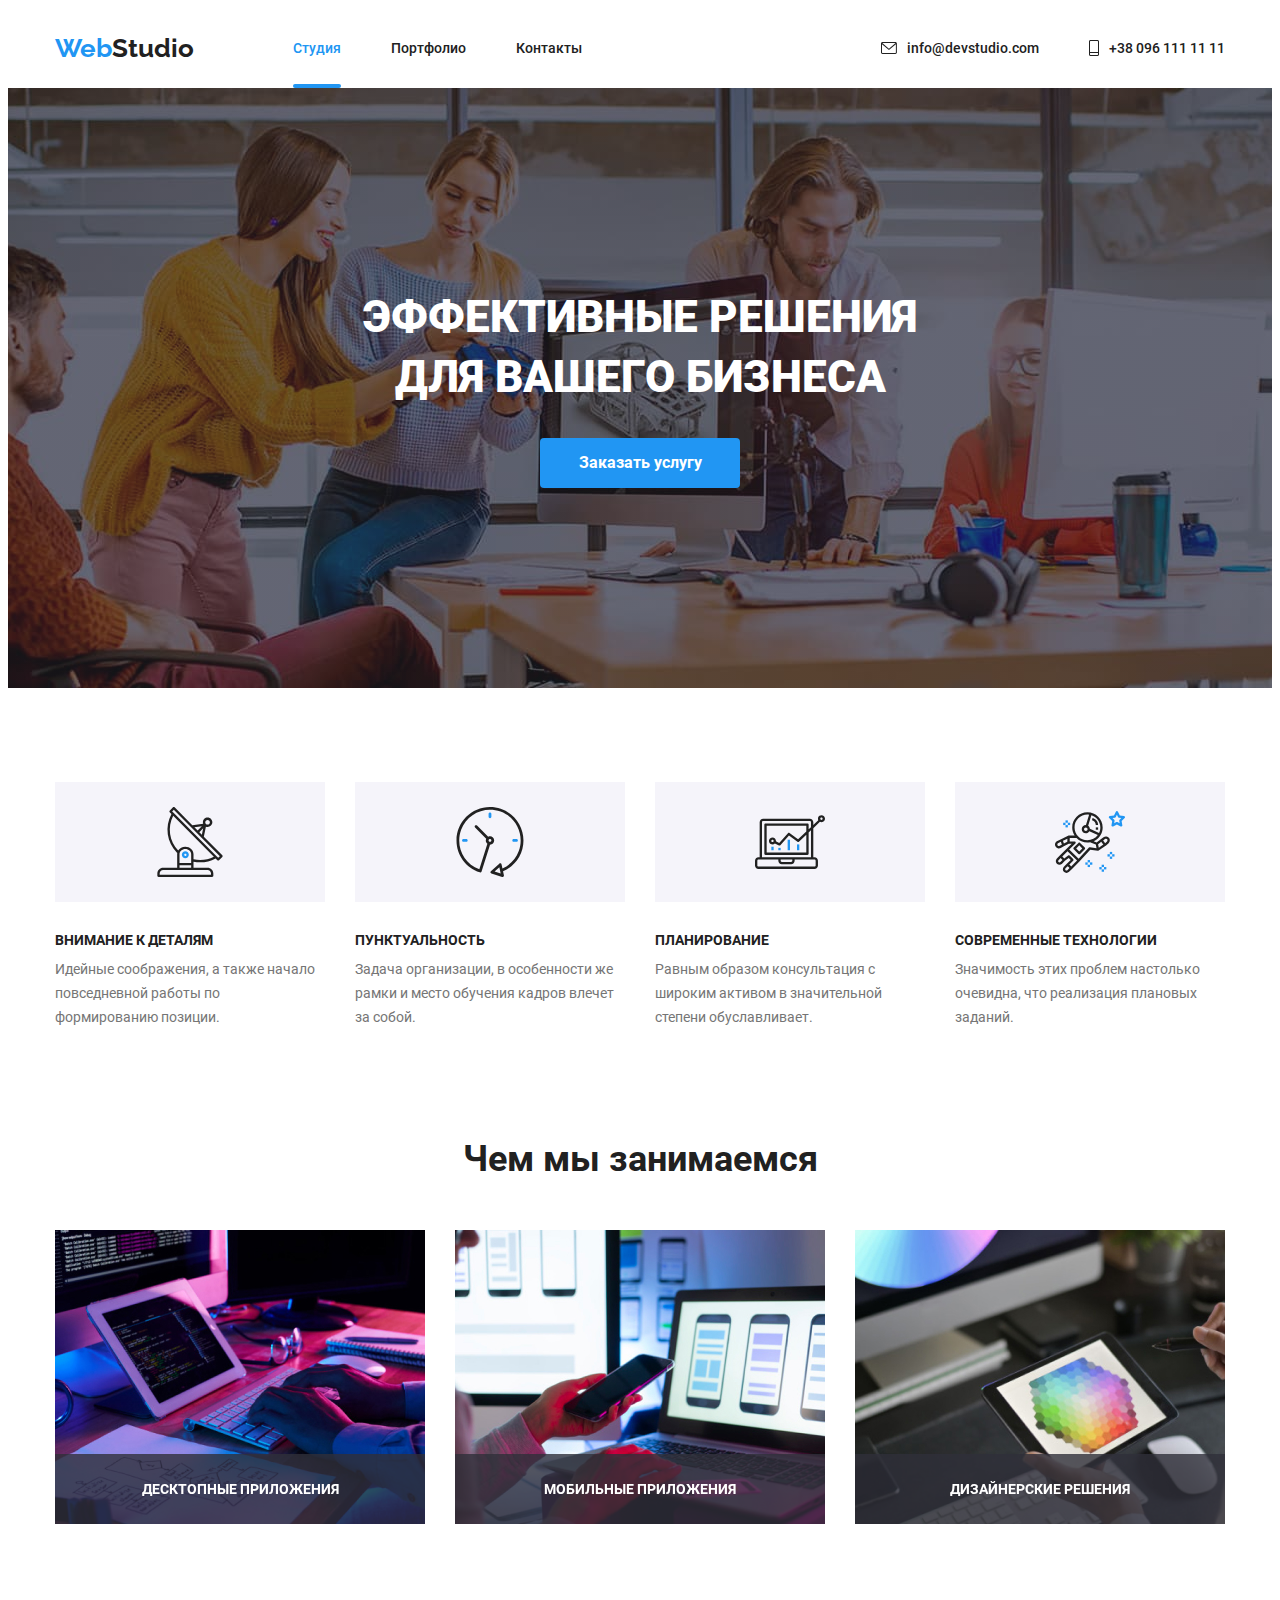
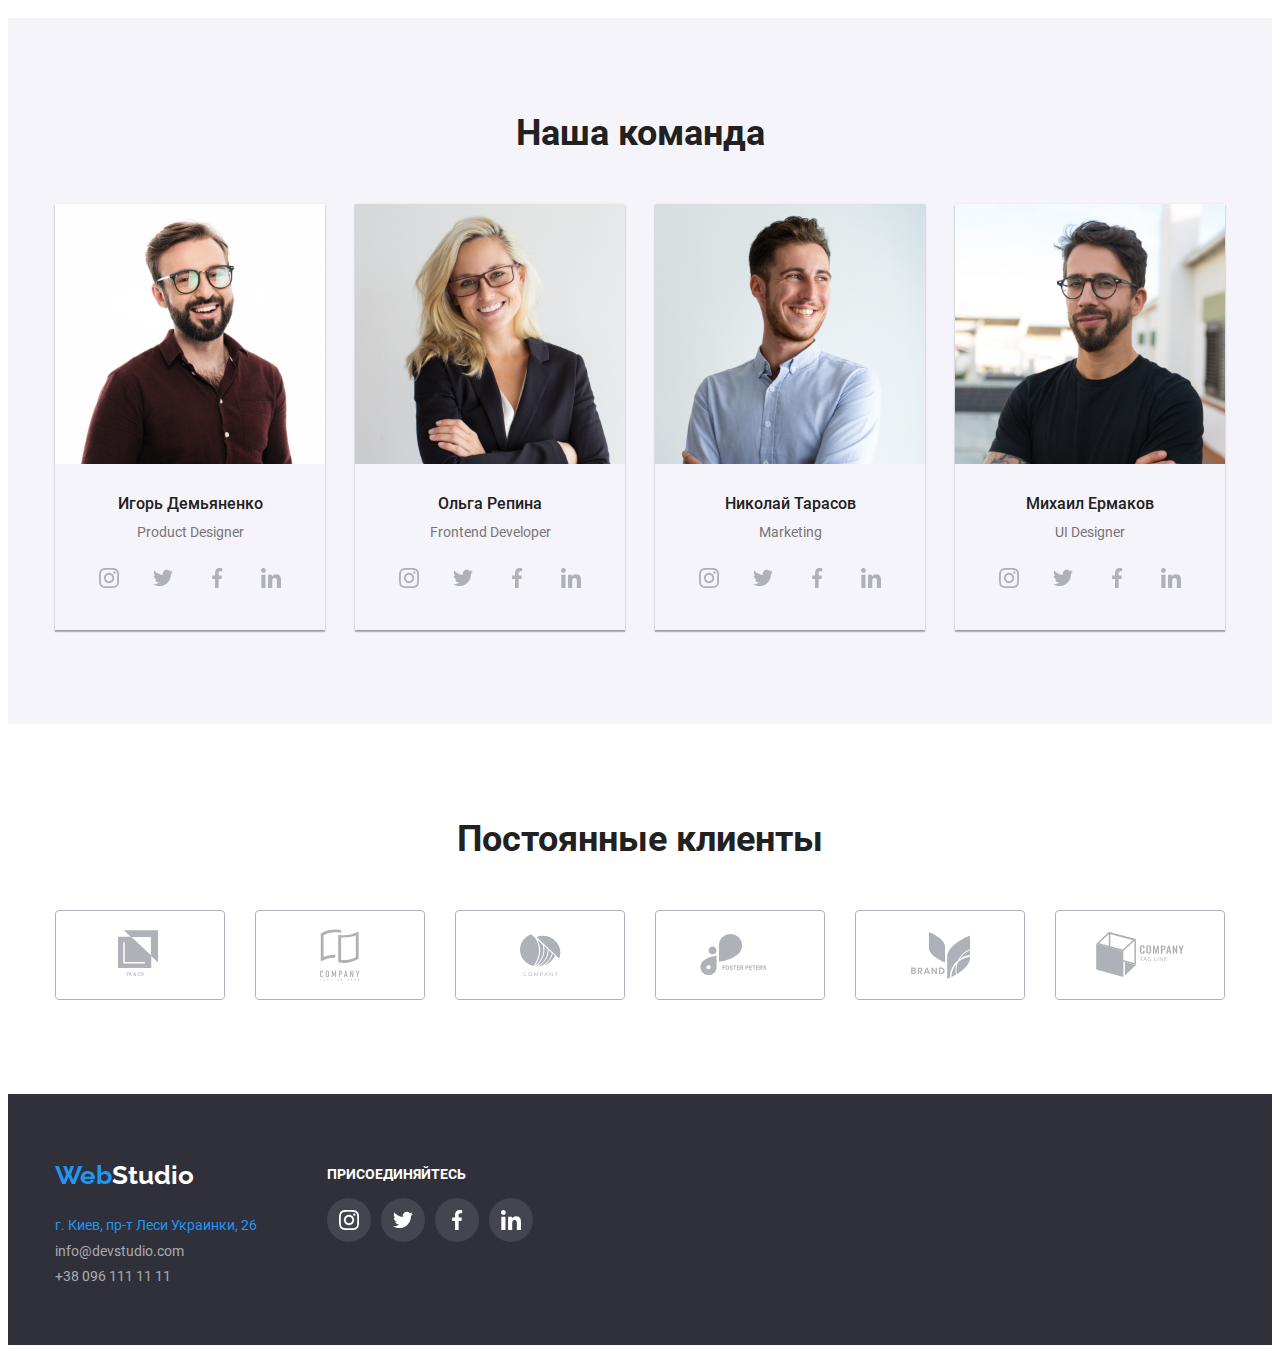
==== index.html @ 2e2231aa "ДЗ_6" ====
<!DOCTYPE html>
<html lang="ru">
<head>
    <meta charset="UTF-8">
    <meta name="viewport" content="width=device-width, initial-scale=1.0">
    <title>Студия</title>
    <link href="https://fonts.googleapis.com/css2?family=Raleway:wght@700&display=swap" rel="stylesheet">
    <link rel="stylesheet" href="https://cdnjs.cloudflare.com/ajax/libs/modern-normalize/1.0.0/modern-normalize.min.css" integrity="sha512-ISS7cAi1PEhQ8jnbJpJZMd29NlhNj4AWYyLOSp2CE/CsHxTCu+r+t0D2yoJudVrd0/8fTVPUVDzY5Tvli75u/g==" crossorigin="anonymous" />
    <link rel="stylesheet" href="./css/style.css">
</head>


<body class="body">


  <header class="header">
    <div class="container-menu">
    <a class="logo-header" href="index.html">
       <span class="logo-web">Web</span><span class="logo-studio">Studio</span>
    </a>
    <nav class="menu"><div class="divbox">
     <ul class="list-menu">
       <li class="item-menu"><a class="link-menu link-studia" href="#contacts">Студия</a></li> 
       <li class="item-menu"><a class="link-menu" href="portfolio.html">Портфолио</a></li>
       <li class="item-menu"><a class="link-menu" href="index.html">Контакты</a></li> 
     </ul>
    </div></nav>
     <ul class="list-contacts">
       <li class="item-contacts" > 
         <a class="link-contacts" href="mailto:info@devstudio.com">
          <svg class="icon-contacts" width=16 height=12>
            <use href="./images/icons/sprite.svg#envelope"></use>
          </svg>
          info@devstudio.com
        </a>
       </li>
       <li class="item-contacts">
         <a class="link-contacts" href="tel:++380961111111">
          <svg class="icon-contacts" width=10 height=16>
            <use href="./images/icons/sprite.svg#tel"></use>
          </svg>
          +38 096 111 11 11
        </a>
       </li>
     </ul> 
    </div>   
  </header> 


  <section class="service-order">
   <div class="container-service-order">
    <h1 class="service-order-text">Эффективные решения для вашего бизнеса</h1>
    <button class="button" type="button" data-modal-open>Заказать услугу</button>
   </div>  
  </section>  


  <div class="backdrop is-hidden" data-modal>
    <div class="modal">
     <button class="" data-modal-close>X</button>
    </div>
  </div>


  <section class="description">
   <h2 hidden>description</h2>
    <div class="container container-description">
    <ul class="list-description">
      <li class="item-description">
        <h3 class="description-heading">Внимание к деталям</h3>
        <p class="description-text">
          Идейные соображения, а также начало повседневной работы по формированию позиции.
        </p>
      </li>
      <li class="item-description">
        <h3 class="description-heading">Пунктуальность</h3>
        <p class="description-text">
          Задача организации, в особенности же рамки и место обучения кадров влечет за собой.
        </p>
      </li>
      <li class="item-description">
        <h3 class="description-heading">Планирование</h3>
        <p class="description-text">
          Равным образом консультация с широким активом в значительной степени обуславливает.
        </p>
      </li>
      <li class="item-description">
        <h3 class="description-heading">Современные технологии</h3>
        <p class="description-text">
          Значимость этих проблем настолько очевидна, что реализация плановых заданий.
        </p>
      </li>
    </ul>
    </div>
  </section>


  <section class="about">
    <h2 class="about-heading">Чем мы занимаемся</h2>
    <div class="container">
     <ul class="list-about">
       <li class="item-about">
        <div class="about-thumb"> 
         <img class="about-img" src="./images/activity/img.jpg" alt="" width="370" height="294">
         <div class="about-img-overlay" >
          <p class="about-img-heading">десктопные приложения</p>
         </div>
        </div>
       </li>
       <li class="item-about">
        <div class="about-thumb">
         <img class="about-img" src="./images/activity/img1.jpg" alt="" width="370" height="294">
         <div class="about-img-overlay">
          <p class="about-img-heading">мобильные приложения</p>
         </div>
        </div>
        </li>
       <li class="item-about">
        <div class="about-thumb">
         <img class="about-img" src="./images/activity/img2.jpg" alt="" width="370" height="294">
         <div class="about-img-overlay">
          <p class="about-img-heading">дизайнерские решения</p>
         </div>
        </div>
       </li>
     </ul>
    </div>
  </section>


  <section class="team">
    <h2 class="team-heading">Наша команда</h2>
    <div class="container">
    <ul class="list-team">
      <li class="item-team">
       <div class="team-container" > 
        <img class="team-img" src="./images/team/img1.jpg" alt="Игорь Демьяненко" width="270" height="260">
        <h3 class="worker-name">Игорь Демьяненко</h3>
        <p class="worker-position" lang="en">Product Designer</p>
        <div class="icon-container">
        <ul class="list-team-link">
          <li class="item-team-link">
            <a class="link-icon" href="www.instagram.com">
              <svg class="icon-team-link" width="20" height="20">
                <use href="./images/icons/sprite.svg#instagram"></use>
              </svg>
            </a>
          </li>
          <li class="item-team-link">
            <a class="link-icon" href="www.twitter.com">
              <svg class="icon-team-link" width="20" height="20">
                <use href="./images/icons/sprite.svg#twitter"></use>
              </svg>
            </a>
          </li>
          <li class="item-team-link">
            <a class="link-icon" href="www.facebook.com">
              <svg class="icon-team-link" width="20" height="20">
                <use href="./images/icons/sprite.svg#facebook"></use>
              </svg>
            </a>
          </li>
          <li class="item-team-link">
            <a class="link-icon" href="www.linkedin.com">
              <svg class="icon-team-link" width="20" height="20">
                <use href="./images/icons/sprite.svg#linkedin"></use>
              </svg>
            </a>
          </li>
        </ul>
      </div>
    </div>
  </li>
  <li class="item-team">
    <div class="team-container" >
        <img class="team-img" src="./images/team/img2.jpg" alt="Ольга Репина" width="270" height="260">
        <h3 class="worker-name">Ольга Репина</h3>
        <p class="worker-position" lang="en">Frontend Developer</p>
        <div class="icon-container">
        <ul class="list-team-link" >
          <li class="item-team-link" >
            <a class="link-icon" href="www.instagram.com">
              <svg class="icon-team-link" width="20" height="20">
                <use href="./images/icons/sprite.svg#instagram"></use>
              </svg>
            </a>
          </li>
          <li class="item-team-link" >
            <a class="link-icon" href="www.twitter.com">
              <svg class="icon-team-link" width="20" height="20">
                <use href="./images/icons/sprite.svg#twitter"></use>
              </svg>
            </a>
          </li>
          <li class="item-team-link" >
            <a class="link-icon" href="www.facebook.com">
              <svg class="icon-team-link" width="20" height="20">
                <use href="./images/icons/sprite.svg#facebook"></use>
              </svg>
            </a>
          </li>
          <li class="item-team-link" >
            <a class="link-icon" href="www.linkedin.com">
              <svg class="icon-team-link" width="20" height="20">
                <use href="./images/icons/sprite.svg#linkedin"></use>
              </svg>
            </a>
          </li>
        </ul>
        </div>
        </div>
      </li>
      <li class="item-team">
      <div class="team-container" >
        <img class="team-img" src="./images/team/img3.jpg" alt="Николай Тарасов" width="270" height="260">
        <h3 class="worker-name">Николай Тарасов</h3>
        <p class="worker-position" lang="en">Marketing</p>
        <div class="icon-container">
        <ul class="list-team-link">
          <li class="item-team-link">
            <a class="link-icon" href="www.instagram.com">
              <svg class="icon-team-link" width="20" height="20">
                <use href="./images/icons/sprite.svg#instagram"></use>
              </svg>
            </a>
          </li>
          <li class="item-team-link">
            <a class="link-icon" href="www.twitter.com">
              <svg class="icon-team-link" width="20" height="20">
                <use href="./images/icons/sprite.svg#twitter"></use>
              </svg>
            </a>
          </li>
          <li class="item-team-link">
            <a class="link-icon" href="www.facebook.com">
              <svg class="icon-team-link" width="20" height="20">
                <use href="./images/icons/sprite.svg#facebook"></use>
              </svg>
            </a>
          </li>
          <li class="item-team-link">
            <a class="link-icon" href="www.linkedin.com">
              <svg class="icon-team-link" width="20" height="20">
                <use href="./images/icons/sprite.svg#linkedin"></use>
              </svg>
            </a>
          </li>
        </ul>
        </div>
        </div>
      </li>
      <li class="item-team">
      <div class="team-container" >
        <img class="team-img" src="./images/team/img4.jpg" alt="Михаил Ермаков" width="270" height="260">
        <h3 class="worker-name">Михаил Ермаков</h3>
        <p class="worker-position" lang="en">UI Designer</p>
        <div class="icon-container">
        <ul class="list-team-link">
          <li class="item-team-link">
            <a class="link-icon" href="www.instagram.com">
              <svg class="icon-team-link" width="20" height="20">
                <use href="./images/icons/sprite.svg#instagram"></use>
              </svg>
            </a>
          </li>
          <li class="item-team-link">
            <a class="link-icon" href="www.twitter.com">
              <svg class="icon-team-link" width="20" height="20">
                <use href="./images/icons/sprite.svg#twitter"></use>
              </svg>
            </a>
          </li>
          <li class="item-team-link">
            <a class="link-icon" href="www.facebook.com">
              <svg class="icon-team-link" width="20" height="20">
                <use href="./images/icons/sprite.svg#facebook"></use>
              </svg>
            </a>
          </li>
          <li class="item-team-link">
            <a class="link-icon" href="www.linkedin.com">
              <svg class="icon-team-link" width="20" height="20">
                <use href="./images/icons/sprite.svg#linkedin"></use>
              </svg>
            </a>
          </li>
        </ul>
        </div>
        </div>
      </li>
    </ul>
  </div>
  </section>


  <section class="clients">
    <h2 class="clients-heading">Постоянные клиенты</h2>
    <div class="container">
      <ul class="list-clients">
        <li class="item-clients">
          <a class="link-clients" href="index.html">
            <svg class="icon-clients" width="44.27" height="49.23">
              <use href=./images/icons/sprite.svg#ya-co></use>
            </svg>
          </a>
        </li>
        <li class="item-clients">
          <a class="link-clients" href="index.html">
            <svg class="icon-clients" width="40" height="52">
              <use href=./images/icons/sprite.svg#company></use>
            </svg>
          </a>
        </li>
        <li class="item-clients">
          <a class="link-clients" href="index.html">
            <svg class="icon-clients" width="41" height="42.6">
              <use href=./images/icons/sprite.svg#company2></use>
            </svg>
          </a>
        </li>
        <li class="item-clients">
          <a class="link-clients" href="index.html">
            <svg class="icon-clients" width="79.66" height="42.02">
              <use href=./images/icons/sprite.svg#foster-peters></use>
            </svg>
          </a>
        </li>
        <li class="item-clients">
          <a class="link-clients" href="index.html">
            <svg class="icon-clients" width="59" height="47">
              <use href=./images/icons/sprite.svg#brand></use>
            </svg>
          </a>
        </li>
        <li class="item-clients">
          <a class="link-clients" href="index.html">
            <svg class="icon-clients" width="88.48" height="45.44">
              <use href=./images/icons/sprite.svg#company-tag-line></use>
            </svg>
          </a>
        </li>
      </ul>
    </div>
  </section>
  

  <footer class="footer"> 
   <div class="container footer-container">
    <div class="footer-section">
    <a href="index.html">
      <span class="logo-footer">
        <span class="logo-web">Web</span><span class="logo-studio-footer">Studio</span>
      </span>
    </a>
    <address id="contacts">
     <ul>
      <li>
        <a class="footer-link-map" href="https://goo.gl/maps/ACdzL3tpui1tPzMU7" target="_blank" rel="noopener noreferer">г. Киев, пр-т Леси Украинки, 26</a>
      </li>
      <li>
        <a class="footer-link-contacts" href="mailto:info@devstudio.com">info@devstudio.com</a>
      </li>
      <li>
        <a class="footer-link-contacts" href="tel:++380961111111">+38 096 111 11 11</a>
      </li>
    </ul> 
    </address>
    </div>
    <div class="footer-section footer-section-link">
      <h3 class="footer-heading-social" >присоединяйтесь</h3>
      <ul class="list-team-link">
        <li class="item-team-link">
          <a class="link-icon-footer" href="www.instagram.com">
            <svg class="icon-team-link icon-footer-link" width="20" height="20">
              <use href="./images/icons/sprite.svg#instagram"></use>
            </svg>
          </a>
        </li>
        <li class="item-team-link">
          <a class="link-icon-footer" href="www.twitter.com">
            <svg class="icon-team-link icon-footer-link" width="20" height="20">
              <use href="./images/icons/sprite.svg#twitter"></use>
            </svg>
          </a>
        </li>
        <li class="item-team-link">
          <a class="link-icon-footer" href="www.facebook.com">
            <svg class="icon-team-link icon-footer-link" width="20" height="20">
              <use href="./images/icons/sprite.svg#facebook"></use>
            </svg>
          </a>
        </li>
        <li class="item-team-link">
          <a class="link-icon-footer" href="www.linkedin.com">
            <svg class="icon-team-link icon-footer-link" width="20" height="20">
              <use href="./images/icons/sprite.svg#linkedin"></use>
            </svg>
          </a>
        </li>
      </ul>
    </div>
   </div>
  </footer>


<script src="./js/modal.js"></script>
</body>
</html>
---- css/style.css ----
/* roboto-regular - latin_cyrillic */
@font-face {
  font-family: 'Roboto';
  font-style: normal;
  font-weight: 400;
  src: url('../fonts/roboto-v20-latin_cyrillic-regular.eot'); /* IE9 Compat Modes */
  src: local('Roboto'), local('Roboto-Regular'),
    url('../fonts/roboto-v20-latin_cyrillic-regular.eot?#iefix')
      format('embedded-opentype'),
    /* IE6-IE8 */ url('../fonts/roboto-v20-latin_cyrillic-regular.woff2')
      format('woff2'),
    /* Super Modern Browsers */
      url('../fonts/roboto-v20-latin_cyrillic-regular.woff') format('woff'),
    /* Modern Browsers */ url('../fonts/roboto-v20-latin_cyrillic-regular.ttf')
      format('truetype'),
    /* Safari, Android, iOS */
      url('../fonts/roboto-v20-latin_cyrillic-regular.svg#Roboto') format('svg'); /* Legacy iOS */
}

@font-face {
  font-family: 'Roboto';
  font-style: normal;
  font-weight: 500;
  src: url('../fonts/roboto-v20-latin_cyrillic-500.eot'); /* IE9 Compat Modes */
  src: local('Roboto Medium'), local('Roboto-Medium'),
    url('../fonts/roboto-v20-latin_cyrillic-500.eot?#iefix')
      format('embedded-opentype'),
    /* IE6-IE8 */ url('../fonts/roboto-v20-latin_cyrillic-500.woff2')
      format('woff2'),
    /* Super Modern Browsers */
      url('../fonts/roboto-v20-latin_cyrillic-500.woff') format('woff'),
    /* Modern Browsers */ url('../fonts/roboto-v20-latin_cyrillic-500.ttf')
      format('truetype'),
    /* Safari, Android, iOS */
      url('../fonts/roboto-v20-latin_cyrillic-500.svg#Roboto') format('svg'); /* Legacy iOS */
}

@font-face {
  font-family: 'Roboto';
  font-style: normal;
  font-weight: 700;
  src: url('../fonts/roboto-v20-latin_cyrillic-700.eot'); /* IE9 Compat Modes */
  src: local('Roboto Bold'), local('Roboto-Bold'),
    url('../fonts/roboto-v20-latin_cyrillic-700.eot?#iefix')
      format('embedded-opentype'),
    /* IE6-IE8 */ url('../fonts/roboto-v20-latin_cyrillic-700.woff2')
      format('woff2'),
    /* Super Modern Browsers */
      url('../fonts/roboto-v20-latin_cyrillic-700.woff') format('woff'),
    /* Modern Browsers */ url('../fonts/roboto-v20-latin_cyrillic-700.ttf')
      format('truetype'),
    /* Safari, Android, iOS */
      url('../fonts/roboto-v20-latin_cyrillic-700.svg#Roboto') format('svg'); /* Legacy iOS */
}

@font-face {
  font-family: 'Roboto';
  font-style: normal;
  font-weight: 900;
  src: url('../fonts/roboto-v20-latin_cyrillic-900.eot'); /* IE9 Compat Modes */
  src: local('Roboto Black'), local('Roboto-Black'),
    url('../fonts/roboto-v20-latin_cyrillic-900.eot?#iefix')
      format('embedded-opentype'),
    /* IE6-IE8 */ url('../fonts/roboto-v20-latin_cyrillic-900.woff2')
      format('woff2'),
    /* Super Modern Browsers */
      url('../fonts/roboto-v20-latin_cyrillic-900.woff') format('woff'),
    /* Modern Browsers */ url('../fonts/roboto-v20-latin_cyrillic-900.ttf')
      format('truetype'),
    /* Safari, Android, iOS */
      url('../fonts/roboto-v20-latin_cyrillic-900.svg#Roboto') format('svg'); /* Legacy iOS */
}

:root {
  --black: #212121;
  --light-grey: #757575;
  --blue: #2196f3;
  --white: #ffffff;
  --background-dark-grey: #2f303a;
  --background-light-grey: #f5f4fa;
  --clients: #afb1b8;
  --animation-timing: cubic-bezier(0.4, 0, 0.2, 1);
}

html {
  box-sizing: border-box;
}

*,
*::before,
*::after {
  box-sizing: inherit;
}

.body {
  max-width: 1600px;
  font-family: roboto, sans-serif;
  font-weight: 400;
  font-size: 14px;
  line-height: 1.17;
}

img {
  display: block;
  width: 100%;
  height: auto;
}

h1,
h2,
h3,
p {
  margin-top: 0;
}

ul {
  list-style: none;
  padding-inline-start: 0px;
  margin-top: 0;
  margin-bottom: 0;
}

a {
  text-decoration: none;
}

.header {
  background-color: var(--white);
}

.container-menu {
  display: flex;
  align-items: center;
  max-width: 1200px;
  max-height: 80px;
  padding-left: 15px;
  padding-right: 15px;
  margin-left: auto;
  margin-right: auto;
}

.logo-header {
  display: inline-block;
  width: 145px;
  height: 31px;
  font-family: raleway;
  font-size: 26px;
  font-weight: 700;
  line-height: 1.17;
}

.menu {
  margin-left: 93px;
}

.logo-web {
  color: var(--blue);
}

.logo-studio {
  color: var(--black);
}

.list-menu {
  display: flex;
  align-items: center;
}

.item-menu {
  display: flex;
  align-items: center;
  height: 80px;
}

.item-menu:not(:last-child) {
  margin-right: 50px;
}

.list-contacts {
  display: flex;
  margin-left: auto;
}

.list-contacts .item-contacts + .item-contacts {
  margin-left: 50px;
}

.link-contacts:hover .icon-contacts,
.link-contacts:focus .icon-contacts {
  fill: currentColor;
}

.icon-contacts {
  fill: var(--black);
  margin-right: 10px;
  transition: fill 250ms var(--animation-timing);
}

.link-contacts {
  display: flex;
  align-items: center;
  padding-top: 32px;
  padding-bottom: 32px;
  font-size: 14px;
  color: var(--black);
  font-family: roboto;
  font-weight: 500;
  line-height: 1.17;
  transition: color 250ms var(--animation-timing);
}

.link-contacts:hover,
.link-contacts:focus {
  color: var(--blue);
}

.link-menu {
  display: block;
  padding-top: 32px;
  padding-bottom: 32px;
  color: var(--black);
  font-family: roboto;
  font-size: 14px;
  font-weight: 500;
  line-height: 1.17;
  transition: color 250ms var(--animation-timing);
}

.link-studia {
  position: relative;
  color: var(--blue);
}

.link-studia::after {
  content: '';
  position: absolute;
  bottom: 0;
  right: 0;
  width: 100%;
  height: 4px;
  border-bottom: 4px solid var(--blue);
  border-radius: 2px;
  z-index: 55;
}

.link-menu:hover,
.link-menu:focus {
  color: var(--blue);
}

.service-order {
  background-color: var(--background-dark-grey);
  padding-top: 200px;
  padding-bottom: 200px;
  background-image: linear-gradient(
      rgba(47, 48, 58, 0.4),
      rgba(47, 48, 58, 0.4)
    ),
    url(../images/hero-img.jpg);
  background-repeat: no-repeat;
  background-size: cover;
  background-position: center;
  max-width: 1600px;
  height: 600px;
  margin-left: auto;
  margin-right: auto;
}

.container-service-order {
  display: flex;
  flex-wrap: wrap;
  max-width: 696px;
  max-height: 120px;
  margin-left: auto;
  margin-right: auto;
  padding-left: 50px;
  padding-right: 50px;
}

.button {
  width: 200px;
  height: 50px;
  background-color: var(--blue);
  color: var(--white);
  padding: 0px;
  margin-top: 30px;
  border: 0px;
  border-radius: 4px;
  font-family: roboto;
  font-size: 16px;
  font-weight: 700;
  margin-top: 0;
  margin-left: auto;
  margin-right: auto;
}

.service-order-text {
  color: var(--white);
  font-family: roboto;
  font-weight: 900;
  line-height: 1.36;
  font-size: 44px;
  text-align: center;
  text-transform: uppercase;
  margin-bottom: 30px;
}

.backdrop {
  position: fixed;
  top: 0;
  left: 0;
  width: 100%;
  height: 100%;
  background-color: rgba(0, 0, 0, 0.2);
  transition: opacity 500ms var(--animation-timing);
}

.backdrop.is-hidden {
  opacity: 0;
  pointer-events: none;
}

.backdrop.is-hidden .modal {
  transform: translate(-50%, -50%) scale(0);
}

.modal {
  position: absolute;
  top: 50%;
  left: 50%;
  transform: translate(-50%, -50%) scale(1);

  min-width: 528px;
  min-height: 581px;
  background-color: var(--white);

  transition: transform 500ms var(--animation-timing);
}

.container {
  max-width: 1200px;
  padding-left: 15px;
  padding-right: 15px;
  margin-left: auto;
  margin-right: auto;
}

.description {
  padding-top: 94px;
  padding-bottom: 94px;
}

.list-description {
  display: flex;
  flex-wrap: wrap;
  padding: 0;
  margin-left: -30px;
}

.item-description {
  flex-basis: calc(100% / 4 - 30px);
  margin-left: 30px;
}

.item-description::before {
  content: '';
  display: block;
  height: 120px;
  background-repeat: no-repeat;
  background-position: center;
  background-color: #f5f4fa;
  margin-bottom: 30px;
}

.item-description:nth-child(1)::before {
  background-image: url(../images/icons/antenna.svg);
}

.item-description:nth-child(2)::before {
  background-image: url(../images/icons/clock.svg);
}

.item-description:nth-child(3)::before {
  background-image: url(../images/icons/diagram.svg);
}

.item-description:nth-child(4)::before {
  background-image: url(../images/icons/astronaut.svg);
}

.description {
  background-color: var(--white);
}

.description-heading {
  color: var(--black);
  font-family: roboto;
  font-weight: 700;
  font-size: 14px;
  line-height: 1.17;
  margin-bottom: 10px;
  text-transform: uppercase;
}

.description-text {
  color: var(--light-grey);
  font-family: roboto;
  font-weight: 400;
  line-height: 1.71;
}

.about {
  padding-bottom: 94px;
}

.about-img {
  width: 370px;
  height: 294px;
  z-index: 5;
}

.about-thumb {
  position: relative;
}

.about-thumb > .about-img-overlay {
  position: absolute;
  bottom: 0;
  display: block;
  width: 370px;
  height: 70px;
  background-color: rgba(47, 48, 58, 0.8);
  text-align: center;
  padding-top: 27px;
  z-index: 55;
}

.about-img-heading {
  font-family: roboto;
  color: var(--white);
  font-size: 14px;
  font-weight: 700;
  line-height: 1.17;
  text-transform: uppercase;
}

.about-heading {
  color: var(--black);
  font-family: roboto;
  font-weight: 700;
  line-height: 1.17;
  font-size: 36px;
  text-align: center;
  margin-bottom: 50px;
}

.list-about {
  display: flex;
  flex-wrap: wrap;
  padding: 0;
  margin-left: -30px;
}

.item-about {
  flex-basis: calc(100% / 3 - 30px);
  margin-left: 30px;
}

.team-container {
  max-width: 270px;
  max-height: 428px;
  padding-left: px;
  padding-right: px;
  padding-bottom: 30px;
  box-shadow: 0px 2px 1px 0px rgba(0, 0, 0, 0.2),
    0px 1px 1px 0px rgba(0, 0, 0, 0.14), 0px 1px 3px 0px rgba(0, 0, 0, 0.12);
}

.team-img {
  width: 270px;
  height: 260px;
}

.team {
  background-color: var(--background-light-grey);
  padding-top: 94px;
  padding-bottom: 94px;
}

.list-team {
  display: flex;
  flex-wrap: wrap;
  padding: 0;
  margin-left: -30px;
}

.item-team {
  margin-left: 30px;
  flex-basis: calc(100% / 4 - 30px);
}

.team-heading {
  color: var(--black);
  font-family: roboto;
  font-weight: 700;
  line-height: 1.17;
  font-size: 36px;
  text-align: center;
  margin-bottom: 50px;
}

.worker-name {
  color: var(--black);
  font-family: roboto;
  font-weight: 500;
  line-height: 1.17;
  text-align: center;
  margin-top: 30px;
  margin-bottom: 0;
}

.worker-position {
  color: var(--light-grey);
  font-family: roboto;
  font-weight: 400;
  line-height: 1.17;
  text-align: center;
  margin-top: 10px;
  margin-bottom: 0;
}

.icon-container {
  max-width: 206px;
  margin-left: auto;
  margin-right: auto;
}

.list-team-link {
  display: flex;
  margin-top: 16px;
  margin-right: -10px;
}

.item-team-link {
  flex-basis: calc(100% / 4 - 10px);
  max-width: 44px;
  max-height: 44px;
  margin-right: 10px;
}

.icon-team-link {
  fill: var(--clients);
  transition: fill 250ms var(--animation-timing);
}

.link-icon {
  display: flex;
  justify-content: center;
  align-items: center;
  width: 44px;
  height: 44px;
  border-radius: 50%;
  transition-duration: 250ms;
  transition-timing-function: var(--animation-timing);
}

.link-icon:hover,
.link-icon:focus {
  background-color: var(--blue);
}

.link-icon:hover .icon-team-link,
.link-icon:focus .icon-team-link {
  fill: var(--white);
}

.clients {
  padding-top: 94px;
  padding-bottom: 94px;
}

.icon-clients {
  fill: var(--clients);
  transition: fill 250ms var(--animation-timing);
}

.clients-heading {
  color: var(--black);
  font-family: roboto;
  font-weight: 700;
  line-height: 1.17;
  font-size: 36px;
  text-align: center;
  margin-bottom: 50px;
}

.list-clients {
  display: flex;
  flex-wrap: wrap;
  margin-right: -30px;
}

.item-clients {
  flex-basis: calc(100% / 6 - 30px);
  margin-right: 30px;
  max-width: 170px;
  max-height: 90px;
}

.link-clients {
  display: flex;
  justify-content: center;
  align-items: center;
  width: 170px;
  height: 90px;
  border: 1px solid var(--clients);
  border-radius: 4px;
  transition: border-color 250ms var(--animation-timing);
}

.link-clients:hover,
.link-clients:focus {
  border-color: var(--blue);
}

.link-clients:hover .icon-clients,
.link-clients:focus .icon-clients {
  fill: var(--blue);
}

.footer {
  background-color: var(--background-dark-grey);
  padding-top: 60px;
  padding-bottom: 60px;
}

.footer-container {
  display: flex;
  flex-wrap: wrap;
}

.footer-section-link {
  margin-left: 70px;
  margin-top: 12px;
}

.footer-heading-social {
  color: var(--white);
  font-family: roboto;
  font-weight: 700;
  font-size: 14px;
  line-height: 1.17;
  text-transform: uppercase;
}

.link-icon-footer {
  display: flex;
  flex-wrap: wrap;
  justify-content: center;
  align-items: center;
  width: 44px;
  height: 44px;
  border-radius: 50%;
  background-color: rgba(255, 255, 255, 0.1);
  transition-duration: 250ms;
  transition-timing-function: var(--animation-timing);
}

.link-icon-footer:hover,
.link-icon-footer:focus {
  background-color: var(--blue);
}

.icon-footer-link {
  fill: var(--white);
}

.footer-link-map {
  display: inline-block;
  margin-top: 20px;
  color: var(--white);
  font-family: roboto;
  font-weight: 400;
  line-height: 1.17;
  font-size: 14px;
  font-style: normal;
}

.footer-link-map:hover,
.footer-link-map {
  color: var(--blue);
}

.footer-link-contacts {
  display: inline-block;
  margin-top: 9px;
  color: rgba(255, 255, 255, 0.6);
  font-family: roboto;
  font-weight: 400;
  line-height: 1.17;
  font-size: 14px;
  font-style: normal;
  transition-duration: 250ms;
  transition-timing-function: var(--animation-timing);
}

.footer-link-contacts:hover,
.footer-link-contacts:focus {
  color: rgba(33, 150, 243, 1);
}

.logo-studio-footer {
  color: var(--white);
}

.logo-footer {
  font-family: Raleway;
  font-weight: 700;
  line-height: 1.67;
  font-size: 26px;
}
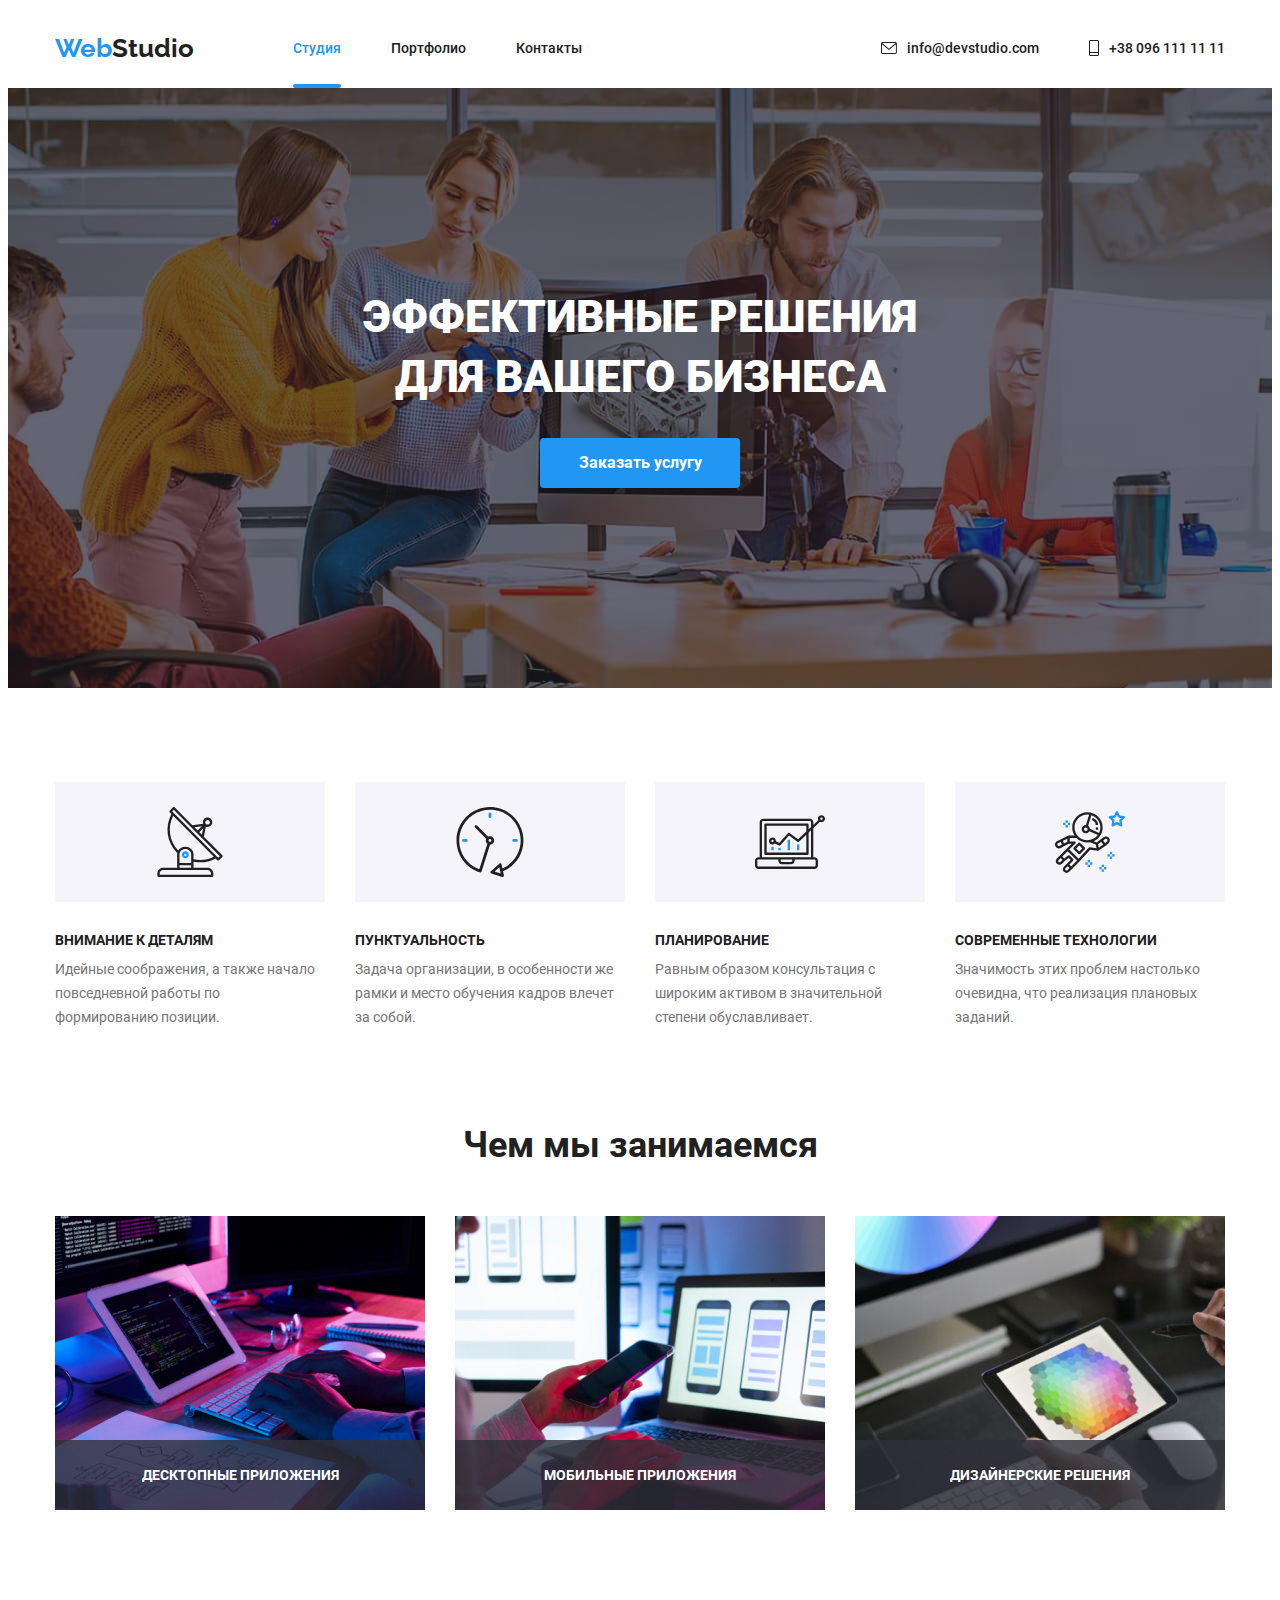
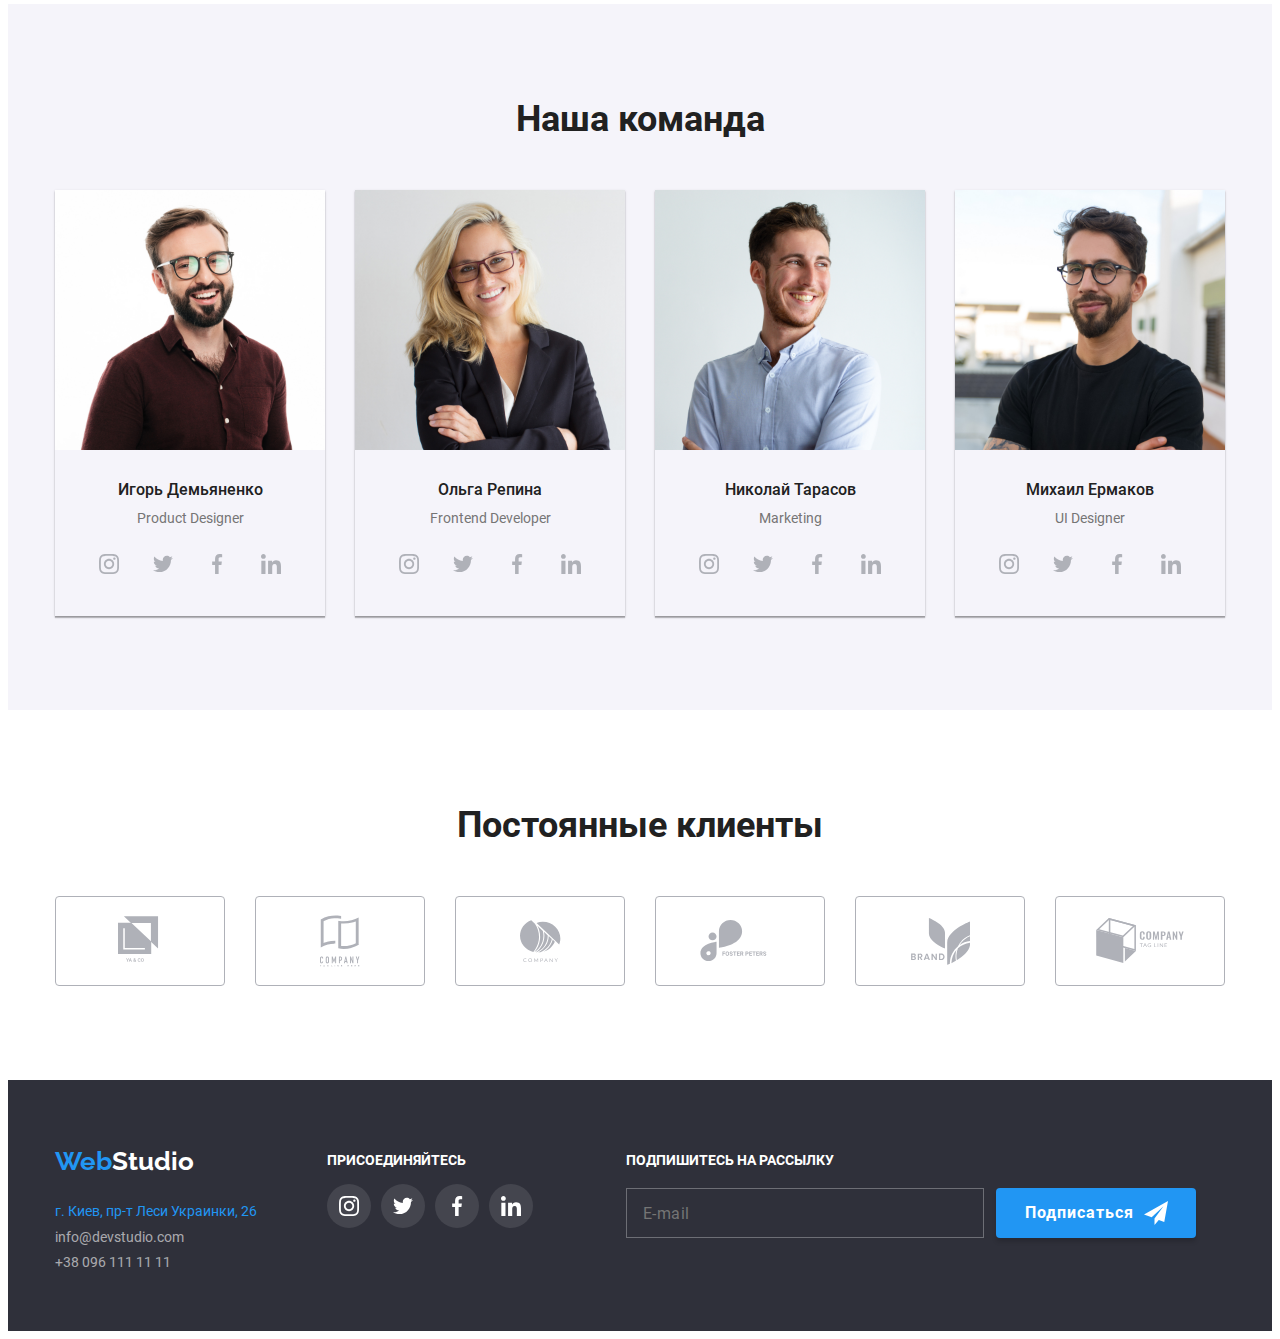
==== commit 337dfec4: "ДЗ_6 минимально рабочая версия" ====
--- a/index.html
+++ b/index.html
@@ -57,7 +57,56 @@
 
   <div class="backdrop is-hidden" data-modal>
     <div class="modal">
-     <button class="" data-modal-close>X</button>
+     <button class="modal__btn-close" data-modal-close>
+       <svg class="modal__btn-close__icon">
+         <use href="./images/icons/sprite.svg#btn-close"></use>
+       </svg>
+     </button>
+     <h2 class="modal-heading" >Оставьте свои данные, мы вам перезвоним</h2>
+
+     <form class="modal__form" action="" method="">
+      <div class="field-container" >
+       <label for="name" class="field-container__label" >Имя</label>
+       <input class="modal__form__field" id="name" type="text" name="user-name" autocomplete="name" required>
+       <svg class="modal__form__icon modal__form__icon-name" width="12" height="12">
+         <use href="./images/icons/sprite.svg#input-name"></use>
+       </svg>
+      </div>
+      <div class="field-container">
+      <label for="telephone" class="field-container__label field-container__label-margin" >Телефон</label>
+      <input type="tel" name="user-telephone" id="telephone" class="modal__form__field" required>
+      <svg class="modal__form__icon modal__form__icon-tel" width="13" height="13">
+        <use href="./images/icons/sprite.svg#input-tel"></use>
+      </svg>
+      </div>
+      <div class="field-container">
+      <label for="mail" class="field-container__label field-container__label-margin">Почта</label>
+      <input type="email" name="email" id="mail" class="modal__form__field" autocomplete="email" required>
+      <svg class="modal__form__icon modal__form__icon-email" width="15" height="12">
+        <use href="./images/icons/sprite.svg#input-email"></use>
+      </svg>
+      </div>
+      <div class="field-container">
+      <label for="comment" class="field-container__label field-container__label-margin">Комментарий</label>
+      <textarea name="user-comment" rows="5" id="comment" placeholder="Введите текст" class="modal__form__field modal__form__field-comment" ></textarea>
+      </div>
+      <span class="field-contract">
+       <label class="label-checkbox" >
+        <input type="checkbox" name="check-contract" class="checkbox" required>
+        <span class="checkbox-container">
+          <svg class="checkbox-icon" width="16" height="15">
+            <use href="./images/icons/sprite.svg#icon-chek"></use>
+          </svg>
+        </span>
+       </label>
+       <p class="acceptance-conditions" >Соглашаюсь с рассылкой и принимаю 
+        <a class="link-contract" href="./.">
+          Условия договора
+        </a>
+       </p>
+      </span>
+      <button type="submit" class="modal__form__btn-submit" data-modal>Отправить</button>
+     </form>
     </div>
   </div>
 
@@ -399,6 +448,18 @@
         </li>
       </ul>
     </div>
+    <div class="subscription">
+      <h3 class="footer-heading-social">Подпишитесь на рассылку</h3>
+      <form action="" method="" class="subscription__form">
+        <input class="subscription__form__field" type="email" name="email" autocomplete="email" placeholder="E-mail" required >
+        <button class="subscription__form__button" type="submit">
+          <p>Подписаться</p>
+          <svg class="subscription__form__field__icon" width="24" height="24">
+            <use href="./images/icons/sprite.svg#icon-send"></use>
+          </svg>
+        </button>
+      </form>
+    </div>
    </div>
   </footer>
 
--- a/css/style.css
+++ b/css/style.css
@@ -110,7 +110,7 @@
 h2,
 h3,
 p {
-  margin-top: 0;
+  margin: 0;
 }
 
 ul {
@@ -292,6 +292,7 @@
   margin-top: 0;
   margin-left: auto;
   margin-right: auto;
+  cursor: pointer;
 }
 
 .service-order-text {
@@ -313,6 +314,7 @@
   height: 100%;
   background-color: rgba(0, 0, 0, 0.2);
   transition: opacity 500ms var(--animation-timing);
+  z-index: 10;
 }
 
 .backdrop.is-hidden {
@@ -329,12 +331,199 @@
   top: 50%;
   left: 50%;
   transform: translate(-50%, -50%) scale(1);
-
-  min-width: 528px;
-  min-height: 581px;
+  padding: 40px;
+  width: 528px;
+  height: 581px;
   background-color: var(--white);
-
+  text-align: center;
   transition: transform 500ms var(--animation-timing);
+}
+
+.modal__btn-close {
+  display: flex;
+  justify-content: center;
+  align-items: center;
+  position: absolute;
+  top: 8px;
+  right: 8px;
+  width: 30px;
+  height: 30px;
+  border: 1px solid rgba(0, 0, 0, 0.1);
+  border-radius: 50%;
+  background-color: var(--white);
+}
+
+.modal__btn-close:focus,
+.modal__btn-close:hover {
+  cursor: pointer;
+}
+
+.modal__btn-close__icon {
+  width: 11px;
+  height: 11px;
+  fill: rgba(0, 0, 0, 1);
+  transition: fill 250ms var(--animation-timing);
+}
+
+.modal__btn-close:hover .modal__btn-close__icon,
+.modal__btn-close:focus .modal__btn-close__icon {
+  fill: var(--blue);
+}
+
+.modal-heading {
+  font-family: roboto;
+  font-weight: 700;
+  font-size: 20px;
+  line-height: 1.17;
+  color: rgba(33, 33, 33, 1);
+  margin: 0px 0px 12px 0px;
+}
+
+.modal__form {
+  width: 100%;
+  height: 100%;
+}
+
+.field-container {
+  position: relative;
+}
+
+.field-container__label {
+  display: block;
+  text-align: left;
+  font-family: roboto;
+  font-weight: 400;
+  font-size: 12px;
+  line-height: 1.17;
+  color: rgba(117, 117, 117, 1);
+}
+
+.field-container__label-margin {
+  margin-top: 10px;
+}
+
+.modal__form__field {
+  width: 100%;
+  height: 40px;
+  border: 1px solid rgba(33, 33, 33, 0.2);
+  border-radius: 4px;
+  margin-top: 4px;
+  padding: 0;
+  padding-left: 42px;
+  transition: border-color 250ms var(--animation-timing);
+}
+
+.modal__form__icon {
+  position: absolute;
+  fill: rgba(33, 33, 33, 1);
+  transition: fill 250ms var(--animation-timing);
+}
+
+.modal__form__icon-name {
+  top: 32px;
+  left: 15px;
+}
+
+.modal__form__icon-tel {
+  top: 31.26px;
+  left: 14.27px;
+}
+
+.modal__form__icon-email {
+  top: 32px;
+  left: 13.5px;
+}
+
+.modal__form__field:hover,
+.modal__form__field:focus {
+  border: 1px solid var(--blue);
+  outline: none;
+}
+
+.modal__form__field:hover + .modal__form__icon,
+.modal__form__field:focus + .modal__form__icon {
+  fill: var(--blue);
+}
+
+.modal__form__field-comment {
+  resize: none;
+  height: 120px;
+  padding: 12px 16px;
+  font-family: roboto;
+  font-weight: 400;
+  font-size: 14px;
+  line-height: 1.17;
+}
+
+.field-contract {
+  display: flex;
+  justify-content: center;
+  align-items: center;
+  margin-right: auto;
+  margin-left: auto;
+  margin-top: 20px;
+}
+
+.label-checkbox {
+  display: flex;
+  justify-content: center;
+  align-items: center;
+}
+
+.checkbox {
+  position: ;
+  appearance: none;
+  -moz-appearance: none;
+  -webkit-appearance: none;
+}
+
+.checkbox-container {
+  display: block;
+  width: 16px;
+  height: 15px;
+  border: 2px solid var(--black);
+  border-radius: 1px;
+}
+
+.checkbox-icon {
+  display: none;
+}
+
+.checkbox:checked + .checkbox-container {
+  background-color: var(--blue);
+  border: 2px solid var(--blue);
+}
+
+.checkbox:checked + .checkbox-container > .checkbox-icon {
+  display: block;
+}
+
+.acceptance-conditions {
+  font-family: roboto;
+  font-weight: 400;
+  font-size: 14px;
+  line-height: 1.71;
+  letter-spacing: 0.03em;
+  color: var(--light-grey);
+  margin-left: 7px;
+}
+
+.link-contract {
+  color: var(--blue);
+  text-decoration: underline;
+}
+
+.modal__form__btn-submit {
+  width: 200px;
+  height: 50px;
+  margin-top: 30px;
+
+  background-color: var(--blue);
+  color: var(--white);
+  box-shadow: 0px 4px 4px rgba(0, 0, 0, 0.15);
+  border: 0;
+  border-radius: 4px;
+  cursor: pointer;
 }
 
 .container {
@@ -416,7 +605,6 @@
 .about-img {
   width: 370px;
   height: 294px;
-  z-index: 5;
 }
 
 .about-thumb {
@@ -432,7 +620,6 @@
   background-color: rgba(47, 48, 58, 0.8);
   text-align: center;
   padding-top: 27px;
-  z-index: 55;
 }
 
 .about-img-heading {
@@ -719,3 +906,53 @@
   line-height: 1.67;
   font-size: 26px;
 }
+
+.subscription {
+  margin-left: 93px;
+  margin-top: 12px;
+}
+
+.subscription__form {
+  display: flex;
+  margin-top: 20px;
+}
+
+.subscription__form__field {
+  background-color: var(--background-dark-grey);
+  border: 1px solid rgba(255, 255, 255, 0.3);
+  width: 358px;
+  height: 50px;
+  padding-left: 16px;
+  font-family: Roboto;
+  font-weight: 400;
+  font-size: 16px;
+  line-height: 20px;
+  letter-spacing: 0.03em;
+
+  color: rgba(255, 255, 255, 0.6);
+}
+
+.subscription__form__button {
+  display: flex;
+  align-items: center;
+  width: 200px;
+  height: 50px;
+  padding-left: 29px;
+  margin-left: 12px;
+  font-family: Roboto;
+  font-weight: 700;
+  font-size: 16px;
+  line-height: 30px;
+  letter-spacing: 0.06em;
+  background-color: var(--blue);
+  color: var(--white);
+  box-shadow: 0px 4px 4px rgba(0, 0, 0, 0.15);
+  border: 0;
+  border-radius: 4px;
+  cursor: pointer;
+}
+
+.subscription__form__field__icon {
+  fill: var(--white);
+  margin-left: 10px;
+}
